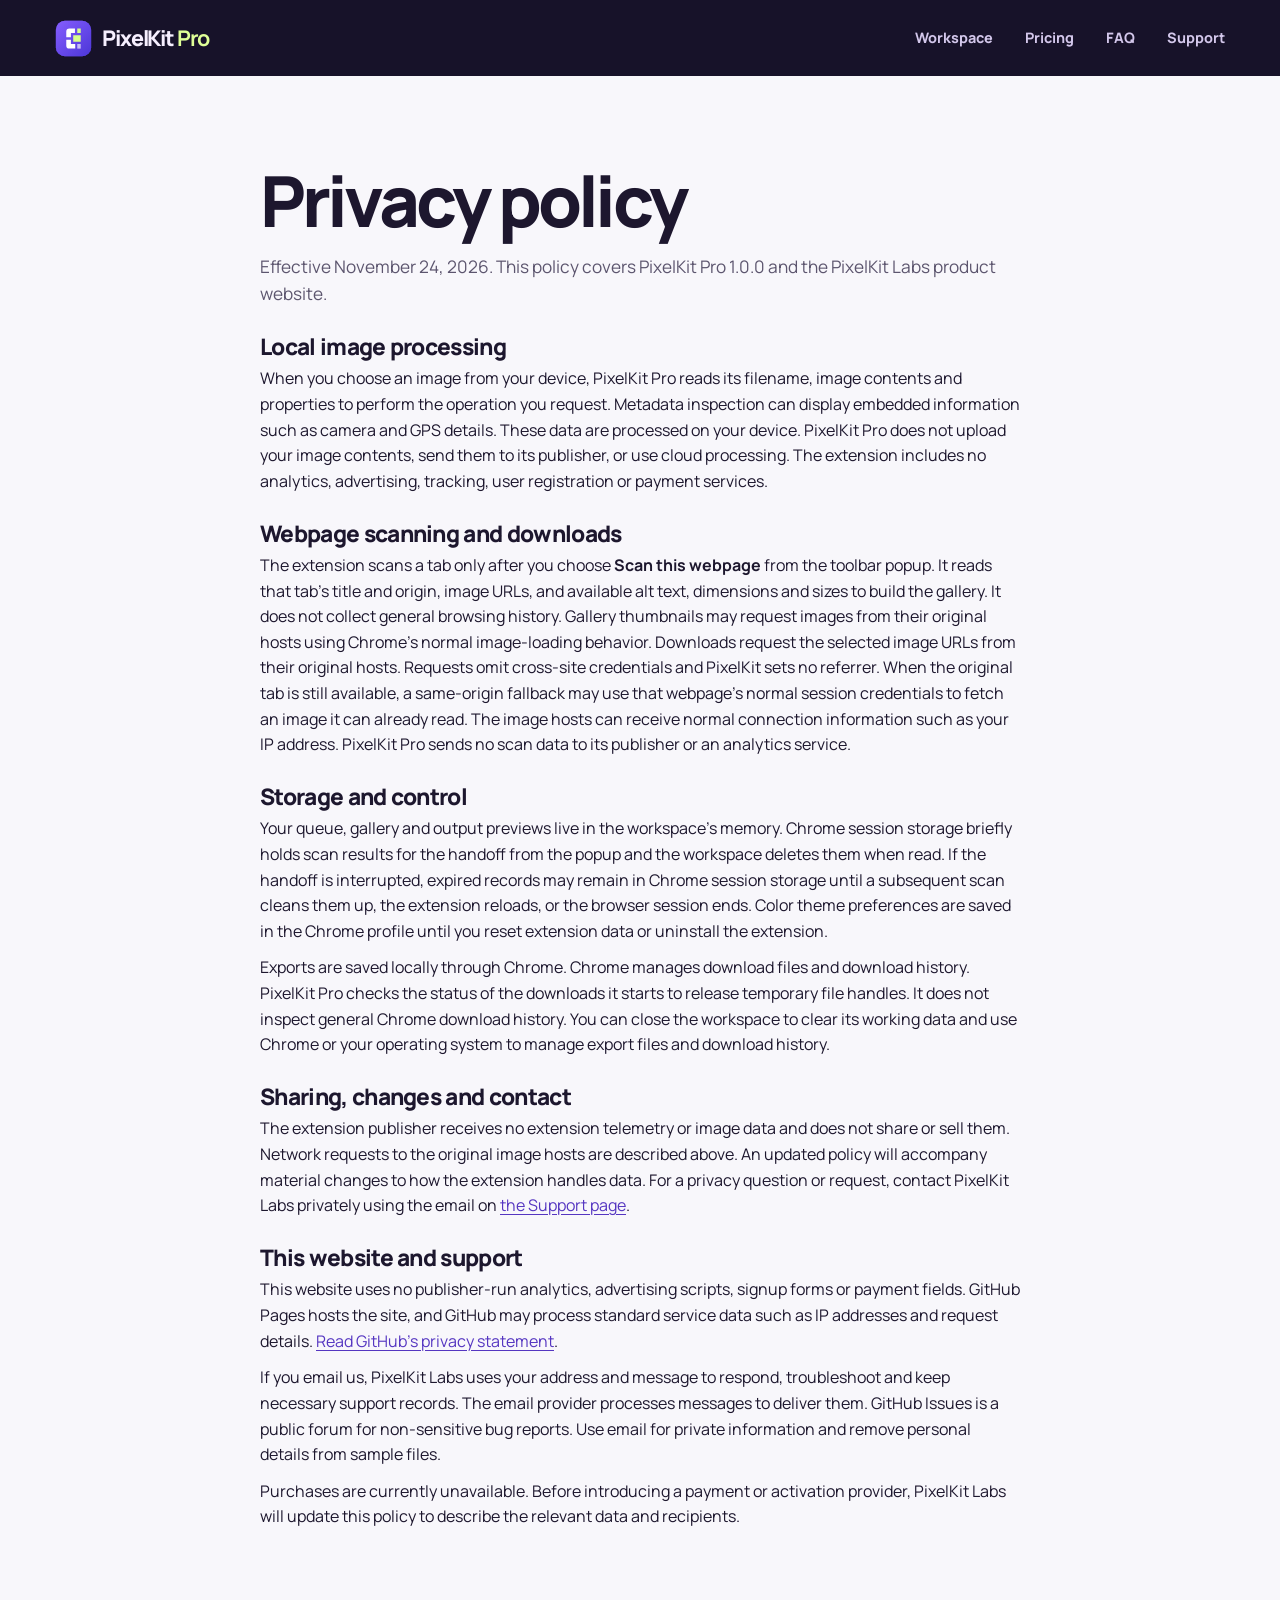
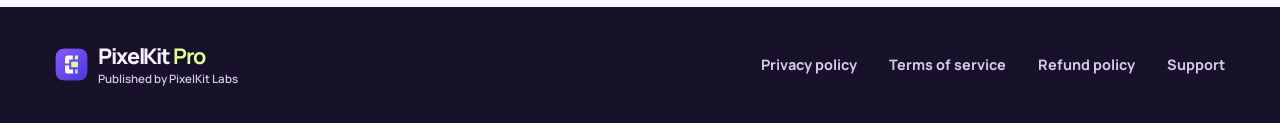
==== privacy-policy.html @ 1435a907 "Publish PixelKit Pro product website" ====
<!doctype html>
<html lang="en">
<head>
  <meta charset="utf-8">
  <meta name="viewport" content="width=device-width,initial-scale=1">
  <title>Privacy policy | PixelKit Pro</title>
  <meta name="description" content="How PixelKit Labs handles local images, webpage downloads, site visits and product support.">
  <meta name="theme-color" content="#171229">
  <link rel="canonical" href="https://aavedisian00.github.io/pixelkit-website/privacy-policy.html">
  <link rel="icon" type="image/png" sizes="32x32" href="assets/icon32.png">
  <link rel="stylesheet" href="styles.css">
</head>
<body>
  <a href="#main" class="skip-link">Skip to content</a>
  <header class="hero-header"><div class="wrap masthead">
    <a class="wordmark" href="./" aria-label="PixelKit Pro home"><img src="assets/brand.svg" width="37" height="37" alt=""><span>PixelKit <strong>Pro</strong></span></a>
    <nav aria-label="Main"><a href="./#workspace">Workspace</a><a href="./#pricing">Pricing</a><a href="./#faq">FAQ</a><a href="support.html">Support</a></nav>
  </div></header>
  <main id="main" class="doc">
    <h1>Privacy policy</h1>
    <p class="doc-lead">Effective November 24, 2026. This policy covers PixelKit Pro 1.0.0 and the PixelKit Labs product website.</p>
    <section><h2>Local image processing</h2><p>When you choose an image from your device, PixelKit Pro reads its filename, image contents and properties to perform the operation you request. Metadata inspection can display embedded information such as camera and GPS details. These data are processed on your device. PixelKit Pro does not upload your image contents, send them to its publisher, or use cloud processing. The extension includes no analytics, advertising, tracking, user registration or payment services.</p></section>
    <section><h2>Webpage scanning and downloads</h2><p>The extension scans a tab only after you choose <strong>Scan this webpage</strong> from the toolbar popup. It reads that tab’s title and origin, image URLs, and available alt text, dimensions and sizes to build the gallery. It does not collect general browsing history. Gallery thumbnails may request images from their original hosts using Chrome’s normal image-loading behavior. Downloads request the selected image URLs from their original hosts. Requests omit cross-site credentials and PixelKit sets no referrer. When the original tab is still available, a same-origin fallback may use that webpage’s normal session credentials to fetch an image it can already read. The image hosts can receive normal connection information such as your IP address. PixelKit Pro sends no scan data to its publisher or an analytics service.</p></section>
    <section><h2>Storage and control</h2><p>Your queue, gallery and output previews live in the workspace’s memory. Chrome session storage briefly holds scan results for the handoff from the popup and the workspace deletes them when read. If the handoff is interrupted, expired records may remain in Chrome session storage until a subsequent scan cleans them up, the extension reloads, or the browser session ends. Color theme preferences are saved in the Chrome profile until you reset extension data or uninstall the extension.</p><p>Exports are saved locally through Chrome. Chrome manages download files and download history. PixelKit Pro checks the status of the downloads it starts to release temporary file handles. It does not inspect general Chrome download history. You can close the workspace to clear its working data and use Chrome or your operating system to manage export files and download history.</p></section>
    <section><h2>Sharing, changes and contact</h2><p>The extension publisher receives no extension telemetry or image data and does not share or sell them. Network requests to the original image hosts are described above. An updated policy will accompany material changes to how the extension handles data. For a privacy question or request, contact PixelKit Labs privately using the email on <a href="support.html#contact">the Support page</a>.</p></section>
    <section><h2>This website and support</h2><p>This website uses no publisher-run analytics, advertising scripts, signup forms or payment fields. GitHub Pages hosts the site, and GitHub may process standard service data such as IP addresses and request details. <a href="https://docs.github.com/en/site-policy/privacy-policies/github-general-privacy-statement">Read GitHub’s privacy statement</a>.</p><p>If you email us, PixelKit Labs uses your address and message to respond, troubleshoot and keep necessary support records. The email provider processes messages to deliver them. GitHub Issues is a public forum for non-sensitive bug reports. Use email for private information and remove personal details from sample files.</p><p>Purchases are currently unavailable. Before introducing a payment or activation provider, PixelKit Labs will update this policy to describe the relevant data and recipients.</p></section>
  </main>
  <footer class="footer"><div class="wrap footer-layout">
    <a class="wordmark" href="./" aria-label="PixelKit Pro home"><img src="assets/brand.svg" width="33" height="33" alt=""><span>PixelKit <strong>Pro</strong><small>Published by PixelKit Labs</small></span></a>
    <nav aria-label="Footer"><a href="privacy-policy.html" aria-current="page">Privacy policy</a><a href="terms.html">Terms of service</a><a href="refund-policy.html">Refund policy</a><a href="support.html">Support</a></nav>
  </div></footer>
</body>
</html>
---- styles.css ----
@font-face {
  font-family: Manrope;
  src: url("assets/manrope.woff2") format("woff2");
  font-weight: 200 800;
  font-display: swap;
}
:root {
  color-scheme: light;
  --ink: #1d172e;
  --muted: #5c556e;
  --purple: #5536c1;
  --light: #f8f7fb;
  --border: #e3deed;
  --night: #171229;
  --night-text: #f6efff;
  --subdued: #d3c7eb;
  --lime: #dfff97;
  font: 400 100%/1.6 Manrope, system-ui, sans-serif;
  color: var(--ink);
  background: var(--light);
}
*, *::before, *::after { box-sizing: border-box; }
[hidden] { display: none !important; }
body { margin: 0; }
a { color: var(--purple); text-underline-offset: .18em; }
a:hover { text-decoration-thickness: .15em; }
a:focus-visible, button:focus-visible, summary:focus-visible { outline: 3px solid #795ae1; outline-offset: 4px; }
h1, h2, h3, p, figure { margin: 0; }
h1, h2, h3 { font-weight: 800; line-height: 1.1; }
h1, h2 { letter-spacing: -.055em; }
h2 { font-size: clamp(2rem, 4.3vw, 3.45rem); text-wrap: balance; }
h3 { letter-spacing: -.025em; font-size: 1.25rem; }
img { display: block; max-width: 100%; height: auto; }
button { font: inherit; }
.wrap { width: min(calc(100% - 3rem), 1170px); margin-inline: auto; }
.skip-link { position: fixed; z-index: 10; top: 1rem; left: 1rem; padding: .6rem 1rem; border-radius: .5rem; background: white; transform: translateY(-200%); }
.skip-link:focus { transform: none; }
.hero-header, .footer { color: var(--night-text); background: var(--night); }
.masthead { min-height: 76px; display: flex; align-items: center; justify-content: space-between; gap: 1rem; }
.wordmark { display: inline-flex; align-items: center; gap: .65rem; color: inherit; text-decoration: none; font-weight: 800; font-size: 1.35rem; line-height: 1; letter-spacing: -.055em; white-space: nowrap; }
.wordmark strong { color: var(--lime); }
.wordmark small { display: block; font-size: .72rem; font-weight: 600; color: var(--subdued); letter-spacing: 0; margin-top: .4rem; }
.masthead nav, .footer nav { display: flex; flex-wrap: wrap; gap: .75rem clamp(.8rem, 3vw, 2rem); }
.masthead nav a, .footer nav a { color: var(--subdued); font-size: .9rem; font-weight: 750; text-decoration: none; }
.masthead nav a:hover, .footer nav a:hover { color: white; text-decoration: underline; }
.hero { position: relative; isolation: isolate; overflow: hidden; color: var(--night-text); background: radial-gradient(ellipse at 86% 36%, #492b8c 0%, transparent 50%), linear-gradient(130deg,#171229 30%,#211634 98%); }
.hero::before { content:""; position: absolute; inset: 0; z-index: -1; background-image: radial-gradient(#cab1ff 1px,transparent 1px); background-size: 14px 14px; opacity: .19; mask-image: radial-gradient(ellipse at 85% 39%, #000, transparent 70%); }
.hero-layout { display: grid; grid-template-columns: minmax(0,.82fr) minmax(0,1.18fr); gap: clamp(1.5rem,5vw,4.25rem); align-items: center; min-height: 535px; padding-block: 3.4rem 4.1rem; }
.eyebrow { display: flex; gap: .55rem; align-items: center; color: var(--subdued); font-size: .86rem; font-weight: 750; margin-bottom: 1.1rem; }
.eyebrow span { width: 18px; height: 2px; background: var(--lime); }
.hero h1 { font-size: clamp(2.9rem,6.15vw,5rem); line-height: 1.01; letter-spacing: -.065em; }
.hero h1 em { color: var(--lime); font-style: normal; }
.hero-copy > p:not(.eyebrow) { max-width: 41ch; color: #ded4f0; margin: 1.45rem 0 1.75rem; font-size: clamp(1rem,1.8vw,1.14rem); }
.actions { display: flex; gap: .7rem; flex-wrap: wrap; }
.button { display: inline-flex; min-height: 45px; align-items: center; justify-content: center; text-align: center; gap: .45rem; padding: .57rem .94rem; border: 1px solid transparent; border-radius: .65rem; color: inherit; font-size: .9rem; font-weight: 800; line-height: 1.3; text-decoration: none; }
.button.primary { color: #271843; background: var(--lime); }
.button.primary:hover { background: #ecffbd; }
.button.dark-outline { border-color: #8f7ab1; color: var(--night-text); }
.button.dark-outline:hover { background: #3a2b54; }
.hero-figure { padding-top: .65rem; }
.hero-frame { border: 1px solid #a48dda; background: #f3e9ff; padding: 6px; border-radius: 1rem; box-shadow: 0 20px 64px #0a071c96; }
.hero-frame img { border-radius: .65rem; }
.hero-figure figcaption { text-align: center; color: var(--subdued); font-size: .78rem; margin-top: .8rem; }
.format-bar { background: #eee8fa; border-bottom: 1px solid var(--border); }
.format-bar .wrap, .format-bar ul { display: flex; flex-wrap: wrap; align-items: center; }
.format-bar .wrap { gap: .45rem 2rem; padding-block: 1.15rem; }
.format-bar span { font-size: .92rem; font-weight: 800; }
.format-bar ul { list-style: none; margin: 0; padding: 0; gap: .35rem clamp(.8rem, 2vw, 1.8rem); font-weight: 750; font-size: .93rem; color: #51436b; }
.section { padding-block: clamp(3rem,7.5vw,6.6rem); }
.section-intro { margin-bottom: 1.9rem; display: grid; grid-template-columns: 1fr minmax(18rem,.66fr); align-items: end; gap: 1rem 2.4rem; }
.section-intro p, .feature-layout p, .faq-layout p { color: var(--muted); }
.demo { padding: clamp(.7rem,2vw,1.2rem); background: #eee9f8; border: 1px solid var(--border); border-radius: 1.25rem; }
.demo-buttons { display: none; gap: .46rem; flex-wrap: wrap; margin-bottom: .8rem; }
.demo[data-enhanced] .demo-buttons { display: flex; }
.demo-buttons button { border: 1px solid transparent; padding: .6rem .9rem; border-radius: .55rem; background: transparent; color: #514663; font-weight: 800; font-size: .92rem; cursor: pointer; }
.demo-buttons button[aria-selected="true"] { background: white; border-color: #ded5f2; color: var(--purple); }
.demo-buttons button:hover { background: #f9f7fd; }
.demo-panel { display: grid; grid-template-columns: minmax(0,2.5fr) minmax(0,1fr); gap: 1rem; min-height: 0; }
.demo-panel + .demo-panel { margin-top: 1rem; }
.demo[data-enhanced] .demo-panel { margin-top: 0; }
.demo-panel img { width: 100%; border: 1px solid #d9d0ed; border-radius: .72rem; }
.demo-panel figcaption { align-self: center; padding: clamp(.3rem,2vw,1.55rem); }
.demo-panel figcaption strong, .demo-panel figcaption span { display: block; }
.demo-panel figcaption strong { font-weight: 800; line-height: 1.15; letter-spacing: -.035em; font-size: clamp(1.2rem,2.4vw,1.9rem); margin-bottom: .65rem; }
.demo-panel figcaption span { color: var(--muted); }
.feature-band { background: #f0ecf8; border-block: 1px solid var(--border); }
.feature-layout { display: grid; grid-template-columns: repeat(3,1fr); padding-block: clamp(2.3rem,5vw,4rem); }
.feature-layout article { padding-inline: clamp(.6rem,3vw,2.2rem); }
.feature-layout article:first-child { padding-left: 0; }
.feature-layout article:last-child { padding-right: 0; }
.feature-layout article + article { border-left: 1px solid #dcd2ee; }
.feature-layout h3 { margin: .72rem 0 .45rem; }
.feature-layout a { display: inline-block; margin-top: .63rem; font-weight: 750; }
.feature-symbol { display: grid; place-items: center; width: 41px; height: 41px; border-radius: .75rem; color: #5232a6; background: #dfd4f9; }
.feature-symbol svg { width: 23px; height: 23px; stroke: currentColor; fill: none; stroke-linecap: round; stroke-linejoin: round; stroke-width: 1.65; }
.price-grid { display: grid; grid-template-columns: repeat(2,1fr); gap: 1rem; }
.price-card { background: #fff; border: 1px solid var(--border); border-radius: 1.1rem; padding: clamp(1rem,3vw,1.8rem); }
.pro-card { background: #ebe3fd; border-color: #d6c6fa; }
.price-card > p:not(.price) { color: var(--muted); }
.price { font-size: clamp(2.4rem,5.4vw,4rem); font-weight: 800; line-height: 1.24; letter-spacing: -.065em; margin: .35rem 0; }
.price span { font-size: .91rem; color: var(--muted); letter-spacing: normal; }
.unavailable { background: #e9e4f3; border-color: #ded6ed; color: #4f435e; cursor: not-allowed; margin-top: 1rem; }
.pro-card .unavailable { background: #dcd0f5; border-color: #d2c0ef; }
.comparison { margin-top: 1.55rem; }
.comparison table { width: 100%; border-collapse: collapse; text-align: left; font-size: .95rem; }
.comparison caption { font-weight: 800; font-size: 1.12rem; text-align: left; margin-bottom: .48rem; }
.comparison th, .comparison td { border-bottom: 1px solid var(--border); padding: .65rem .6rem; vertical-align: top; }
.comparison thead { background: #eee9f8; }
.comparison tbody th { font-weight: 700; }
.comparison td { color: #4b4458; }
.comparison p { margin-top: .85rem; color: var(--muted); }
.faq-band { padding-block: clamp(2.6rem,6vw,5.5rem); background: #eee9f8; border-block: 1px solid var(--border); }
.faq-layout { display: grid; grid-template-columns: minmax(0,.68fr) minmax(0,1.32fr); gap: 2rem 3.5rem; }
.faq-layout h2 { font-size: clamp(2rem,3.9vw,3rem); }
.faq-layout > div > p { margin-top: .8rem; }
details { border-bottom: 1px solid #d9cfea; }
details:first-child { border-top: 1px solid #d9cfea; }
summary { min-height: 48px; display: flex; align-items: center; justify-content: space-between; gap: .8rem; padding: .65rem .15rem; list-style: none; cursor: pointer; font-weight: 800; }
summary::-webkit-details-marker { display: none; }
summary::after { content:""; width: .53rem; height: .53rem; border-bottom: 2px solid var(--purple); border-right: 2px solid var(--purple); transform: rotate(45deg); flex: none; margin-right: .3rem; }
details[open] summary::after { transform: rotate(225deg); }
details p { padding: .15rem .25rem 1rem .15rem; }
.footer-layout { min-height: 116px; display: flex; align-items: center; justify-content: space-between; gap: 1.15rem 2rem; padding-block: 1.1rem; }
.doc { width: min(calc(100% - 3rem), 760px); margin-inline: auto; padding-block: clamp(2.2rem,6vw,5rem); }
.doc h1 { font-size: clamp(2.6rem,7vw,4.4rem); text-wrap: balance; margin: .6rem 0 .8rem; }
.doc-lead { font-size: 1.08rem; color: var(--muted); }
.doc section { margin-top: 1.65rem; }
.doc h2 { margin-bottom: .45rem; font-size: 1.42rem; letter-spacing: -.03em; }
.doc p + p { margin-top: .7rem; }
.doc address { font-style: normal; overflow-wrap: anywhere; }
.doc .callout { padding: 1rem 1.1rem; background: #eee8fa; border: 1px solid #ded3f6; border-radius: .75rem; margin-block: 1.45rem; }
.doc .contact-links { display: flex; flex-wrap: wrap; gap: .65rem 1.1rem; margin-top: .85rem; font-weight: 800; }
.doc ul { padding-left: 1.35rem; }
.doc li + li { margin-top: .45rem; }
@media (max-width: 850px) {
  .hero-layout { grid-template-columns: 1fr; padding-block: 2.6rem; gap: 1.5rem; }
  .hero h1 { font-size: clamp(3.2rem,10vw,5.6rem); }
  .hero-figure { max-width: 720px; }
  .section-intro, .faq-layout { grid-template-columns: 1fr; align-items: start; }
  .section-intro p { max-width: 64ch; }
}
@media (max-width: 600px) {
  .wrap, .doc { width: calc(100% - 2rem); }
  .masthead { align-items: flex-start; flex-direction: column; padding-block: .75rem 1rem; }
  .masthead nav { gap: .4rem 1.15rem; }
  .hero-layout { padding-top: 1.8rem; }
  .hero-copy > p:not(.eyebrow) { margin-block: 1rem 1.3rem; }
  .demo-panel { grid-template-columns: 1fr; gap: .3rem; }
  .demo-buttons { gap: .2rem; }
  .demo-buttons button { padding: .55rem .57rem; font-size: .84rem; }
  .feature-layout { grid-template-columns: 1fr; gap: 1.15rem; }
  .feature-layout article { padding: 0; }
  .feature-layout article + article { border-left: 0; border-top: 1px solid #dcd2ee; padding-top: 1.15rem; }
  .price-grid { grid-template-columns: 1fr; gap: .7rem; }
  .comparison th, .comparison td { padding: .55rem .36rem; font-size: .86rem; }
  .footer-layout { align-items: flex-start; flex-direction: column; }
  .footer nav { gap: .65rem 1rem; }
}
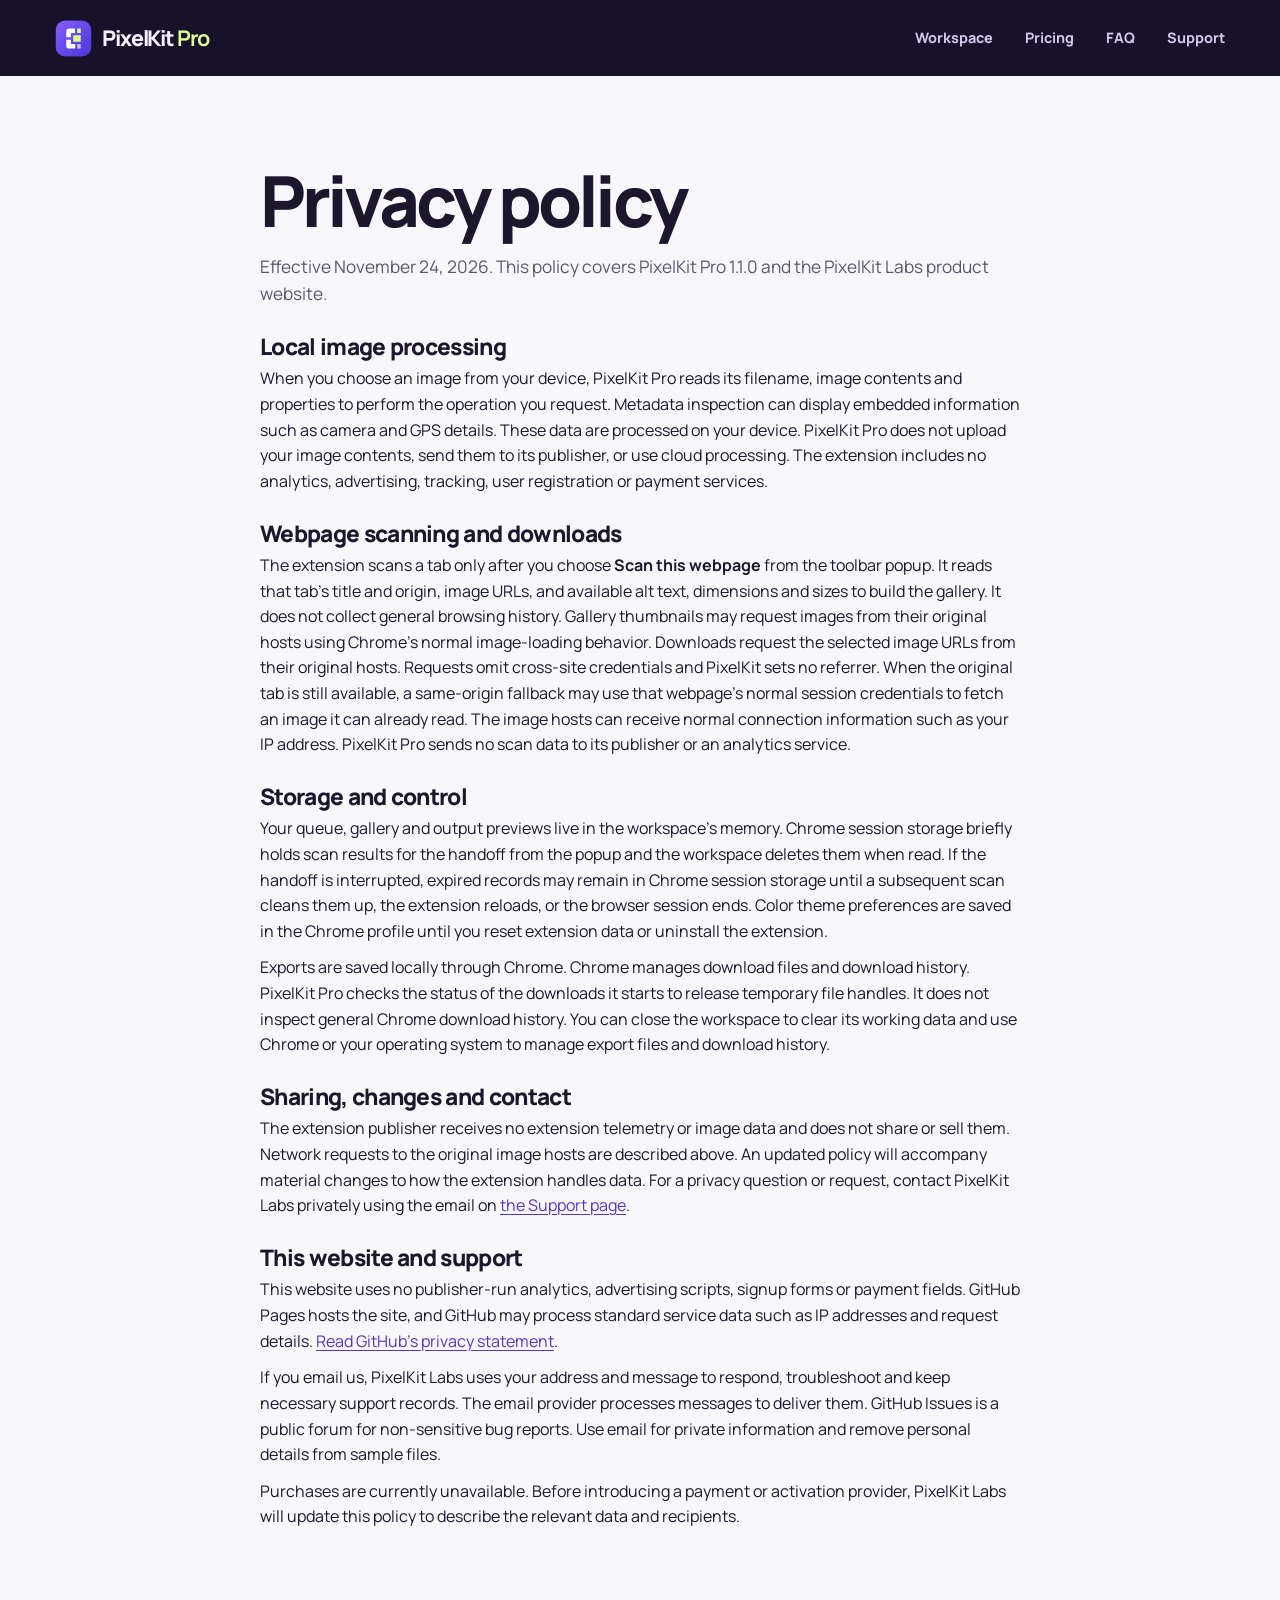
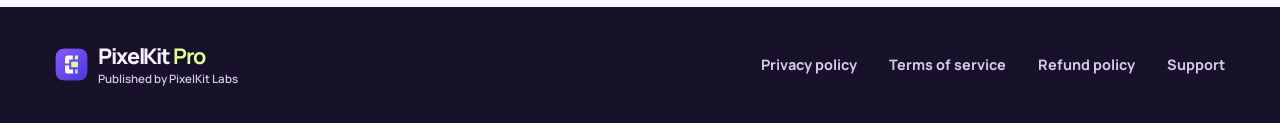
==== commit 83d279f5: "Update PixelKit Pro Free and Pro plans for 1.1.0" ====
--- a/privacy-policy.html
+++ b/privacy-policy.html
@@ -18,7 +18,7 @@
   </div></header>
   <main id="main" class="doc">
     <h1>Privacy policy</h1>
-    <p class="doc-lead">Effective November 24, 2026. This policy covers PixelKit Pro 1.0.0 and the PixelKit Labs product website.</p>
+    <p class="doc-lead">Effective November 24, 2026. This policy covers PixelKit Pro 1.1.0 and the PixelKit Labs product website.</p>
     <section><h2>Local image processing</h2><p>When you choose an image from your device, PixelKit Pro reads its filename, image contents and properties to perform the operation you request. Metadata inspection can display embedded information such as camera and GPS details. These data are processed on your device. PixelKit Pro does not upload your image contents, send them to its publisher, or use cloud processing. The extension includes no analytics, advertising, tracking, user registration or payment services.</p></section>
     <section><h2>Webpage scanning and downloads</h2><p>The extension scans a tab only after you choose <strong>Scan this webpage</strong> from the toolbar popup. It reads that tab’s title and origin, image URLs, and available alt text, dimensions and sizes to build the gallery. It does not collect general browsing history. Gallery thumbnails may request images from their original hosts using Chrome’s normal image-loading behavior. Downloads request the selected image URLs from their original hosts. Requests omit cross-site credentials and PixelKit sets no referrer. When the original tab is still available, a same-origin fallback may use that webpage’s normal session credentials to fetch an image it can already read. The image hosts can receive normal connection information such as your IP address. PixelKit Pro sends no scan data to its publisher or an analytics service.</p></section>
     <section><h2>Storage and control</h2><p>Your queue, gallery and output previews live in the workspace’s memory. Chrome session storage briefly holds scan results for the handoff from the popup and the workspace deletes them when read. If the handoff is interrupted, expired records may remain in Chrome session storage until a subsequent scan cleans them up, the extension reloads, or the browser session ends. Color theme preferences are saved in the Chrome profile until you reset extension data or uninstall the extension.</p><p>Exports are saved locally through Chrome. Chrome manages download files and download history. PixelKit Pro checks the status of the downloads it starts to release temporary file handles. It does not inspect general Chrome download history. You can close the workspace to clear its working data and use Chrome or your operating system to manage export files and download history.</p></section>
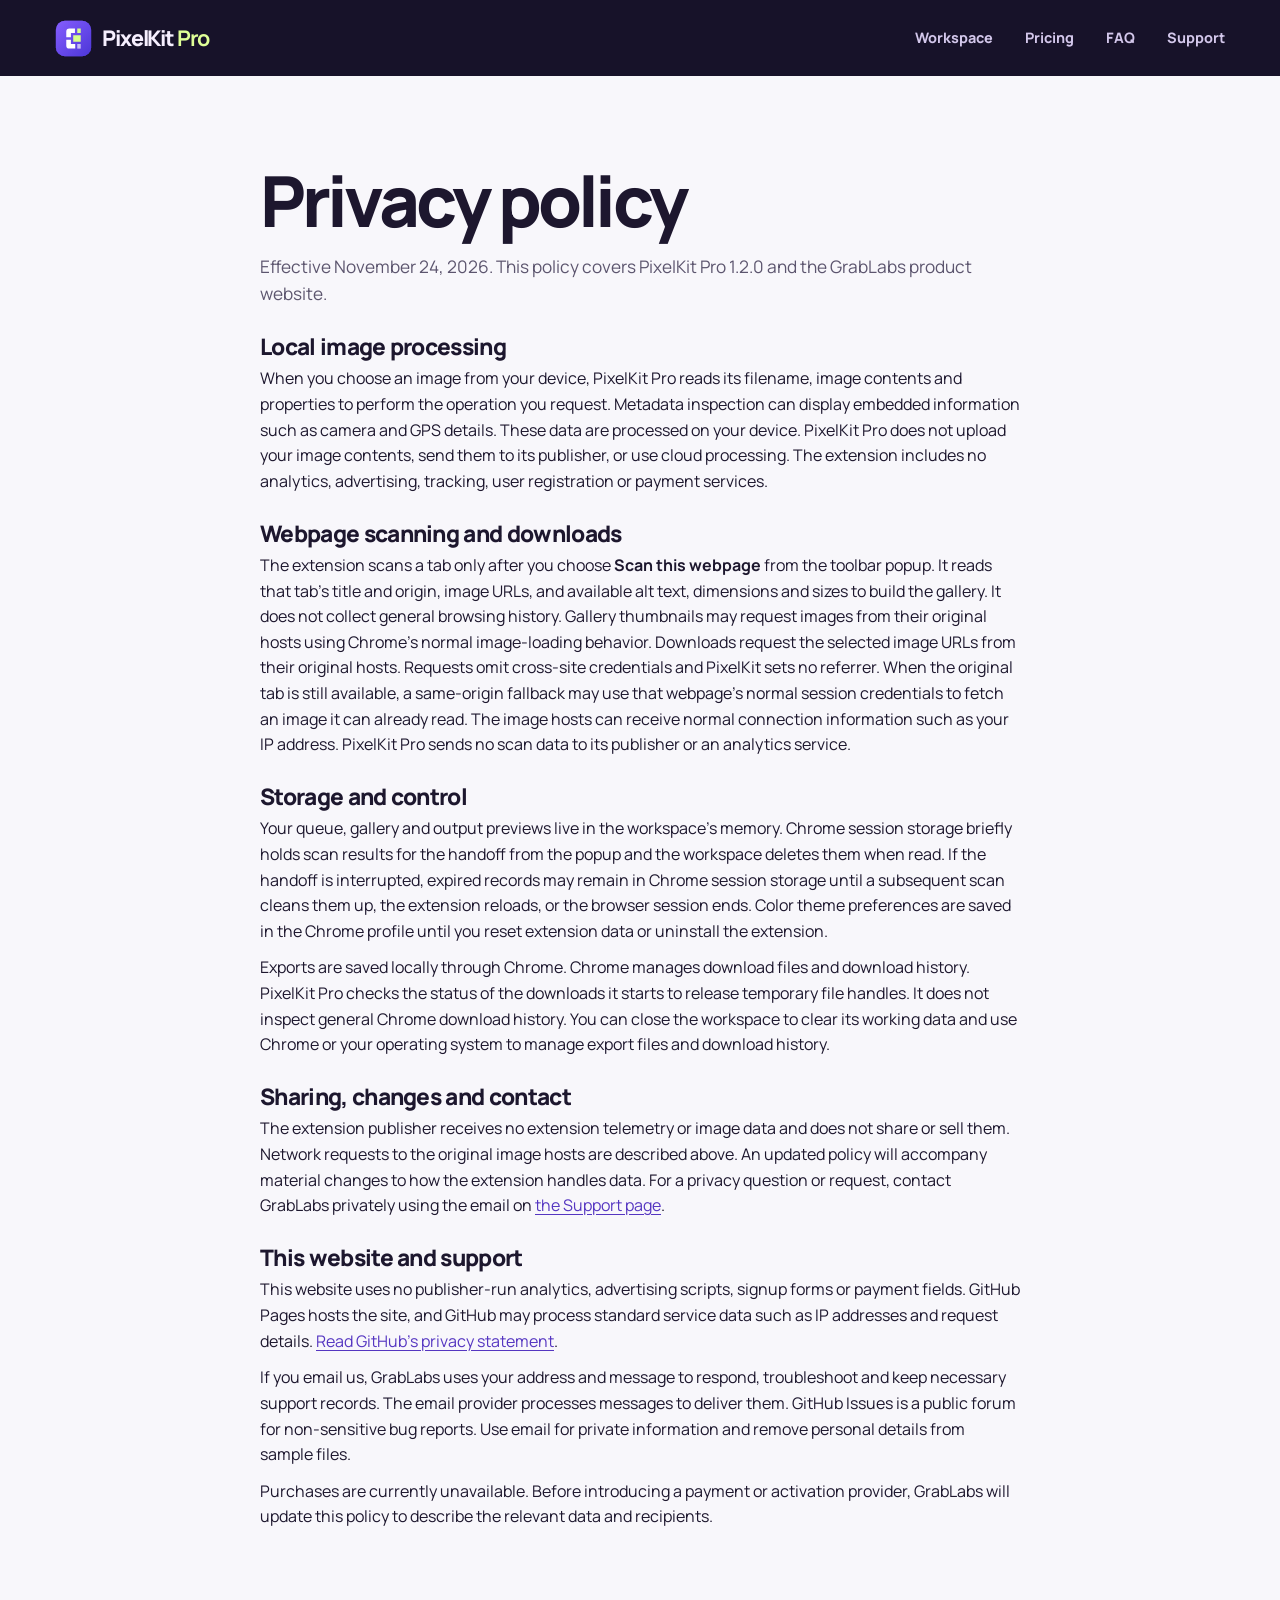
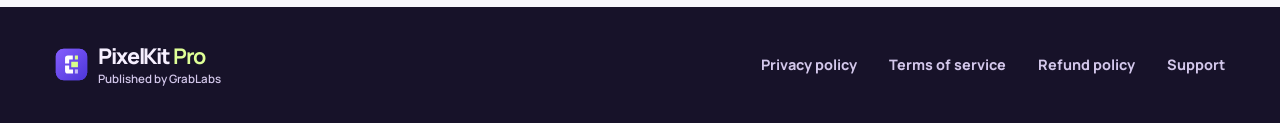
==== commit 619c699c: "Publish PixelKit Pro by GrabLabs at $8.99" ====
--- a/privacy-policy.html
+++ b/privacy-policy.html
@@ -4,9 +4,10 @@
   <meta charset="utf-8">
   <meta name="viewport" content="width=device-width,initial-scale=1">
   <title>Privacy policy | PixelKit Pro</title>
-  <meta name="description" content="How PixelKit Labs handles local images, webpage downloads, site visits and product support.">
+  <meta name="description" content="How GrabLabs handles local images, webpage downloads, site visits and product support.">
+  <meta name="author" content="GrabLabs">
   <meta name="theme-color" content="#171229">
-  <link rel="canonical" href="https://aavedisian00.github.io/pixelkit-website/privacy-policy.html">
+  <link rel="canonical" href="https://grab-labs.github.io/pixelkit-website/privacy-policy.html">
   <link rel="icon" type="image/png" sizes="32x32" href="assets/icon32.png">
   <link rel="stylesheet" href="styles.css">
 </head>
@@ -18,15 +19,15 @@
   </div></header>
   <main id="main" class="doc">
     <h1>Privacy policy</h1>
-    <p class="doc-lead">Effective November 24, 2026. This policy covers PixelKit Pro 1.1.0 and the PixelKit Labs product website.</p>
+    <p class="doc-lead">Effective November 24, 2026. This policy covers PixelKit Pro 1.2.0 and the GrabLabs product website.</p>
     <section><h2>Local image processing</h2><p>When you choose an image from your device, PixelKit Pro reads its filename, image contents and properties to perform the operation you request. Metadata inspection can display embedded information such as camera and GPS details. These data are processed on your device. PixelKit Pro does not upload your image contents, send them to its publisher, or use cloud processing. The extension includes no analytics, advertising, tracking, user registration or payment services.</p></section>
     <section><h2>Webpage scanning and downloads</h2><p>The extension scans a tab only after you choose <strong>Scan this webpage</strong> from the toolbar popup. It reads that tab’s title and origin, image URLs, and available alt text, dimensions and sizes to build the gallery. It does not collect general browsing history. Gallery thumbnails may request images from their original hosts using Chrome’s normal image-loading behavior. Downloads request the selected image URLs from their original hosts. Requests omit cross-site credentials and PixelKit sets no referrer. When the original tab is still available, a same-origin fallback may use that webpage’s normal session credentials to fetch an image it can already read. The image hosts can receive normal connection information such as your IP address. PixelKit Pro sends no scan data to its publisher or an analytics service.</p></section>
     <section><h2>Storage and control</h2><p>Your queue, gallery and output previews live in the workspace’s memory. Chrome session storage briefly holds scan results for the handoff from the popup and the workspace deletes them when read. If the handoff is interrupted, expired records may remain in Chrome session storage until a subsequent scan cleans them up, the extension reloads, or the browser session ends. Color theme preferences are saved in the Chrome profile until you reset extension data or uninstall the extension.</p><p>Exports are saved locally through Chrome. Chrome manages download files and download history. PixelKit Pro checks the status of the downloads it starts to release temporary file handles. It does not inspect general Chrome download history. You can close the workspace to clear its working data and use Chrome or your operating system to manage export files and download history.</p></section>
-    <section><h2>Sharing, changes and contact</h2><p>The extension publisher receives no extension telemetry or image data and does not share or sell them. Network requests to the original image hosts are described above. An updated policy will accompany material changes to how the extension handles data. For a privacy question or request, contact PixelKit Labs privately using the email on <a href="support.html#contact">the Support page</a>.</p></section>
-    <section><h2>This website and support</h2><p>This website uses no publisher-run analytics, advertising scripts, signup forms or payment fields. GitHub Pages hosts the site, and GitHub may process standard service data such as IP addresses and request details. <a href="https://docs.github.com/en/site-policy/privacy-policies/github-general-privacy-statement">Read GitHub’s privacy statement</a>.</p><p>If you email us, PixelKit Labs uses your address and message to respond, troubleshoot and keep necessary support records. The email provider processes messages to deliver them. GitHub Issues is a public forum for non-sensitive bug reports. Use email for private information and remove personal details from sample files.</p><p>Purchases are currently unavailable. Before introducing a payment or activation provider, PixelKit Labs will update this policy to describe the relevant data and recipients.</p></section>
+    <section><h2>Sharing, changes and contact</h2><p>The extension publisher receives no extension telemetry or image data and does not share or sell them. Network requests to the original image hosts are described above. An updated policy will accompany material changes to how the extension handles data. For a privacy question or request, contact GrabLabs privately using the email on <a href="support.html#contact">the Support page</a>.</p></section>
+    <section><h2>This website and support</h2><p>This website uses no publisher-run analytics, advertising scripts, signup forms or payment fields. GitHub Pages hosts the site, and GitHub may process standard service data such as IP addresses and request details. <a href="https://docs.github.com/en/site-policy/privacy-policies/github-general-privacy-statement">Read GitHub’s privacy statement</a>.</p><p>If you email us, GrabLabs uses your address and message to respond, troubleshoot and keep necessary support records. The email provider processes messages to deliver them. GitHub Issues is a public forum for non-sensitive bug reports. Use email for private information and remove personal details from sample files.</p><p>Purchases are currently unavailable. Before introducing a payment or activation provider, GrabLabs will update this policy to describe the relevant data and recipients.</p></section>
   </main>
   <footer class="footer"><div class="wrap footer-layout">
-    <a class="wordmark" href="./" aria-label="PixelKit Pro home"><img src="assets/brand.svg" width="33" height="33" alt=""><span>PixelKit <strong>Pro</strong><small>Published by PixelKit Labs</small></span></a>
+    <a class="wordmark" href="./" aria-label="PixelKit Pro home"><img src="assets/brand.svg" width="33" height="33" alt=""><span>PixelKit <strong>Pro</strong><small>Published by GrabLabs</small></span></a>
     <nav aria-label="Footer"><a href="privacy-policy.html" aria-current="page">Privacy policy</a><a href="terms.html">Terms of service</a><a href="refund-policy.html">Refund policy</a><a href="support.html">Support</a></nav>
   </div></footer>
 </body>
